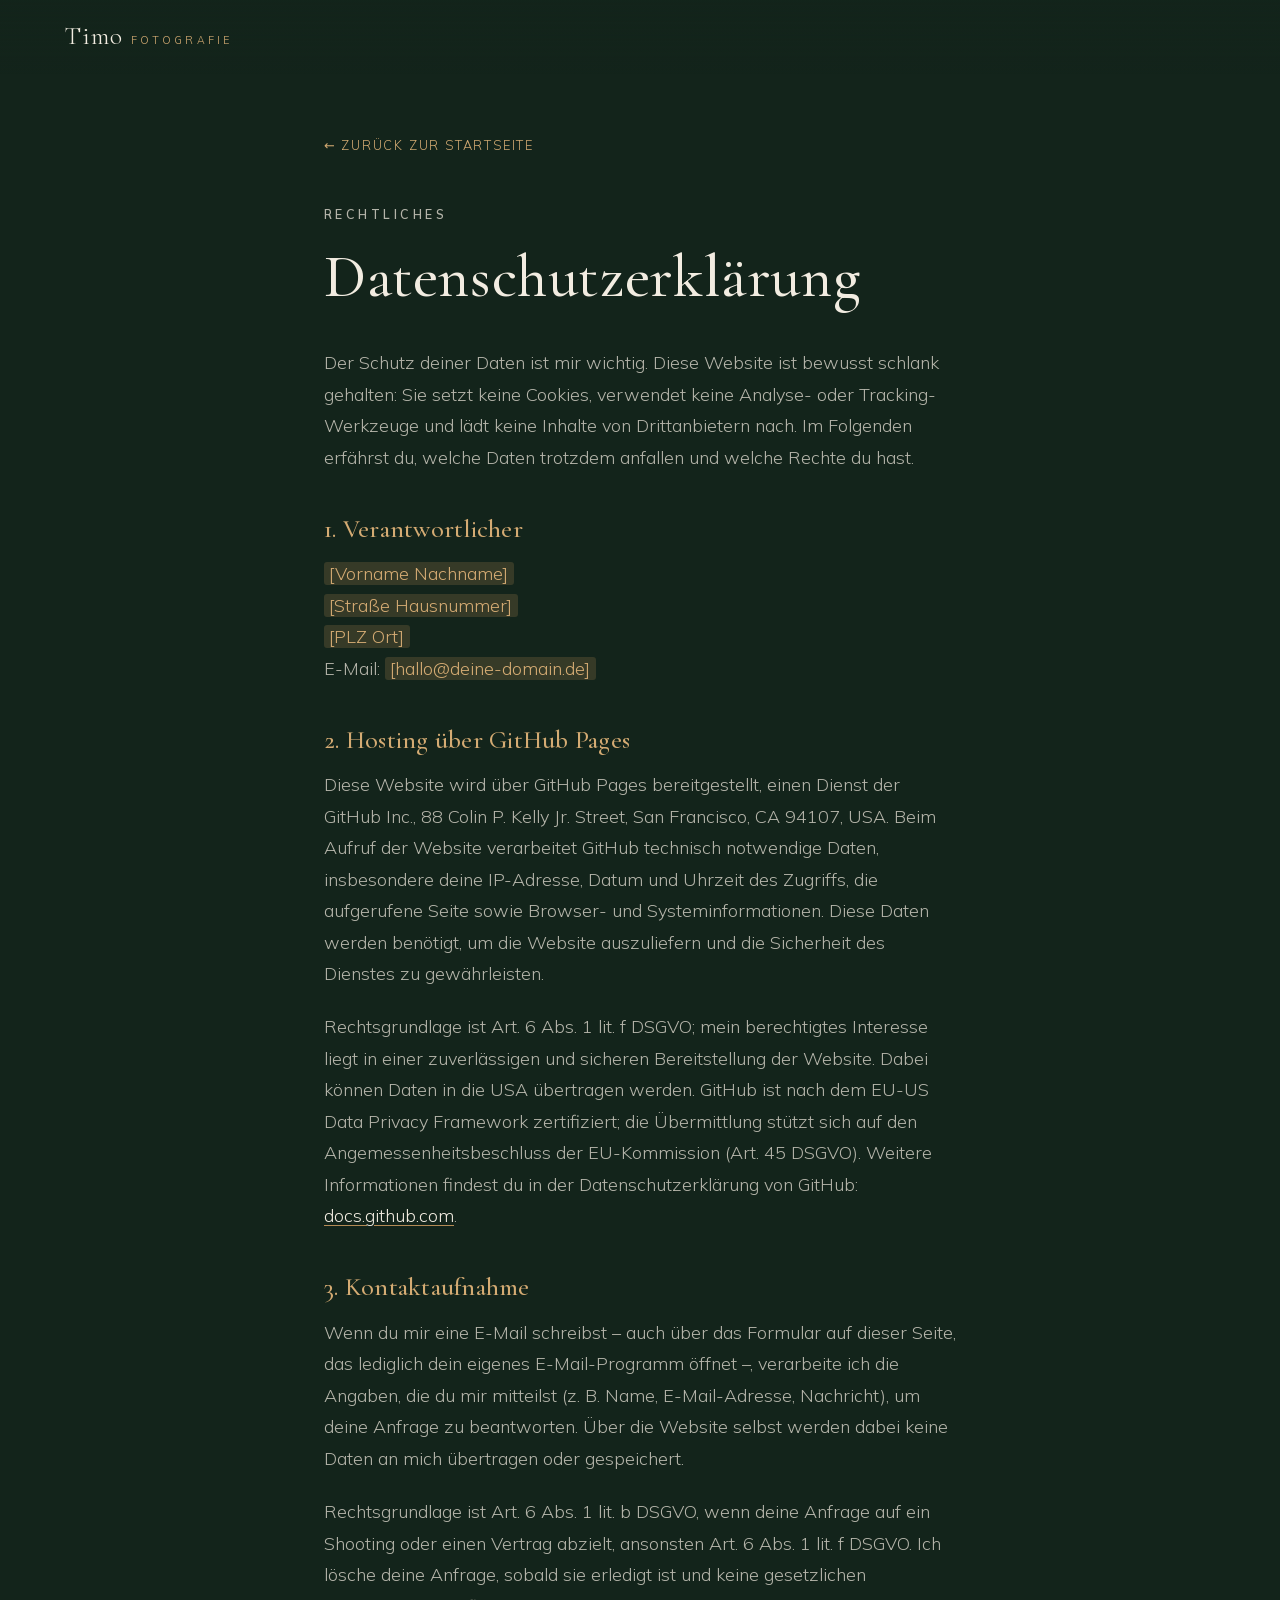
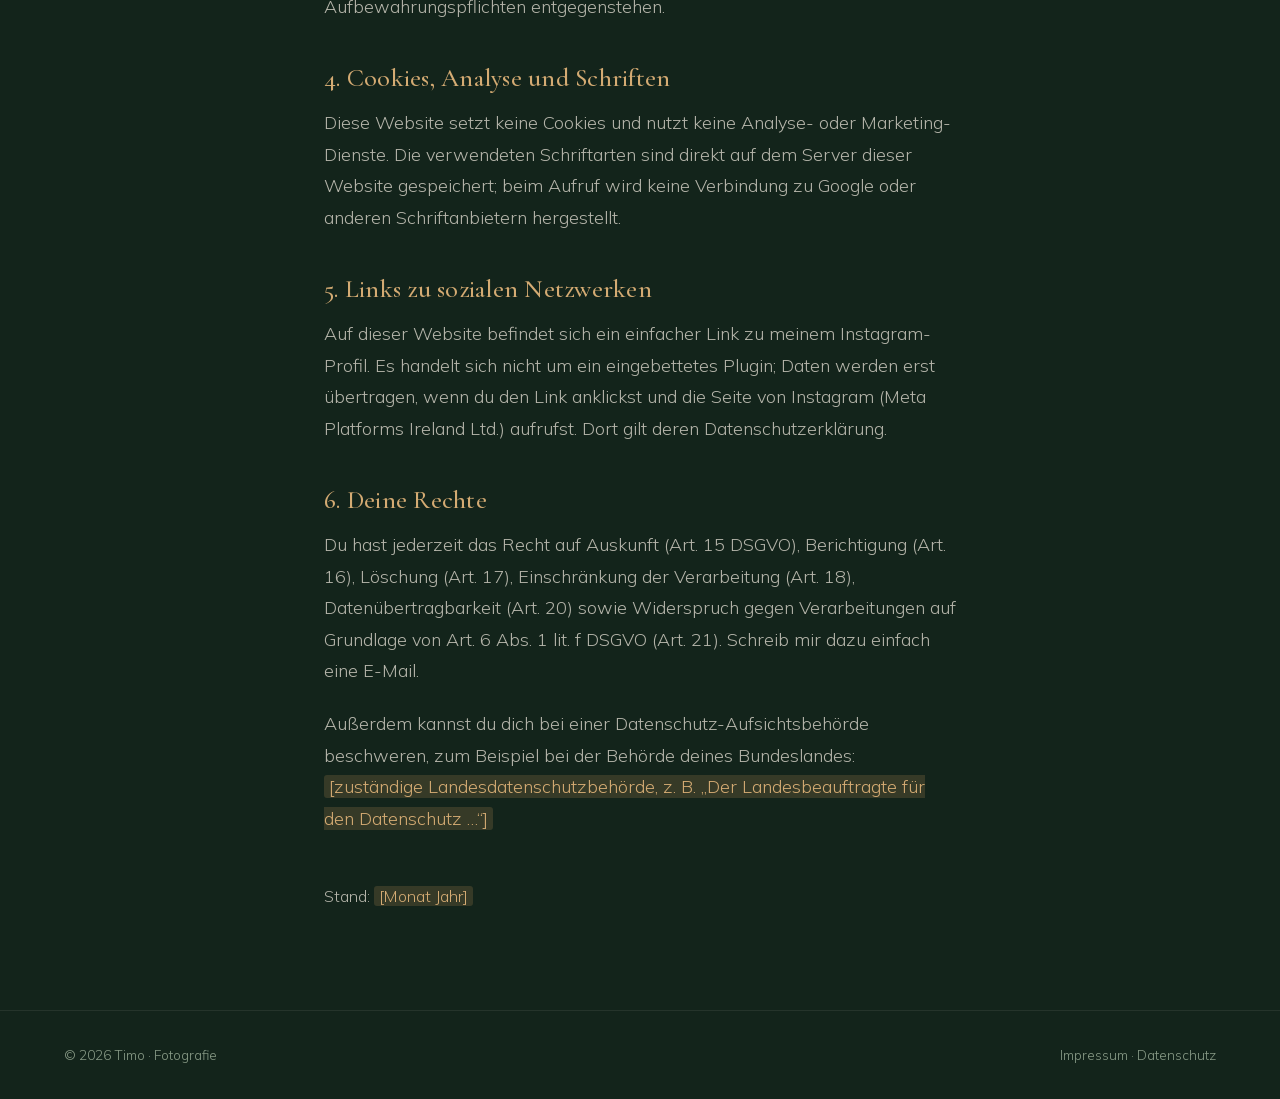
==== datenschutz.html @ df27dfc7 "Schriften lokal einbinden, Impressum und Datenschutz als Vorlage - Cormorant Garamond und Mulish als" ====
<!doctype html>
<html lang="de">
<head>
  <meta charset="utf-8">
  <meta name="viewport" content="width=device-width, initial-scale=1">
  <title>Datenschutz · Timo Fotografie</title>
  <meta name="robots" content="noindex">
  <meta name="theme-color" content="#13241b">
  <link rel="stylesheet" href="assets/css/style.css">
</head>
<body class="legal-page">
  <!--
    VORLAGE – passend für den aktuellen Stand der Website (GitHub Pages, keine
    Cookies, kein Tracking, Schriften lokal, Kontakt per E-Mail). Wenn später
    etwas dazukommt (z. B. Analyse-Tool, eingebettete Videos, Kontaktformular
    mit Server), muss dieser Text erweitert werden. Keine Rechtsberatung.
  -->
  <header class="brand is-scrolled">
    <a href="index.html" class="brand__name">Timo<span>Fotografie</span></a>
  </header>

  <main class="legal">
    <a href="index.html" class="legal__back">← Zurück zur Startseite</a>
    <p class="eyebrow">Rechtliches</p>
    <h1>Datenschutz&shy;erklärung</h1>

    <p>Der Schutz deiner Daten ist mir wichtig. Diese Website ist bewusst schlank gehalten: Sie setzt keine Cookies, verwendet keine Analyse- oder Tracking-Werkzeuge und lädt keine Inhalte von Drittanbietern nach. Im Folgenden erfährst du, welche Daten trotzdem anfallen und welche Rechte du hast.</p>

    <h2>1. Verantwortlicher</h2>
    <p>
      <span class="ph">[Vorname Nachname]</span><br>
      <span class="ph">[Straße Hausnummer]</span><br>
      <span class="ph">[PLZ Ort]</span><br>
      E-Mail: <span class="ph">[hallo@deine-domain.de]</span>
    </p>

    <h2>2. Hosting über GitHub Pages</h2>
    <p>Diese Website wird über GitHub Pages bereitgestellt, einen Dienst der GitHub Inc., 88 Colin P. Kelly Jr. Street, San Francisco, CA 94107, USA. Beim Aufruf der Website verarbeitet GitHub technisch notwendige Daten, insbesondere deine IP-Adresse, Datum und Uhrzeit des Zugriffs, die aufgerufene Seite sowie Browser- und Systeminformationen. Diese Daten werden benötigt, um die Website auszuliefern und die Sicherheit des Dienstes zu gewährleisten.</p>
    <p>Rechtsgrundlage ist Art. 6 Abs. 1 lit. f DSGVO; mein berechtigtes Interesse liegt in einer zuverlässigen und sicheren Bereitstellung der Website. Dabei können Daten in die USA übertragen werden. GitHub ist nach dem EU-US Data Privacy Framework zertifiziert; die Übermittlung stützt sich auf den Angemessenheitsbeschluss der EU-Kommission (Art. 45 DSGVO). Weitere Informationen findest du in der Datenschutzerklärung von GitHub: <a href="https://docs.github.com/de/site-policy/privacy-policies/github-general-privacy-statement" rel="noopener">docs.github.com</a>.</p>

    <h2>3. Kontaktaufnahme</h2>
    <p>Wenn du mir eine E-Mail schreibst – auch über das Formular auf dieser Seite, das lediglich dein eigenes E-Mail-Programm öffnet –, verarbeite ich die Angaben, die du mir mitteilst (z. B. Name, E-Mail-Adresse, Nachricht), um deine Anfrage zu beantworten. Über die Website selbst werden dabei keine Daten an mich übertragen oder gespeichert.</p>
    <p>Rechtsgrundlage ist Art. 6 Abs. 1 lit. b DSGVO, wenn deine Anfrage auf ein Shooting oder einen Vertrag abzielt, ansonsten Art. 6 Abs. 1 lit. f DSGVO. Ich lösche deine Anfrage, sobald sie erledigt ist und keine gesetzlichen Aufbewahrungspflichten entgegenstehen.</p>

    <h2>4. Cookies, Analyse und Schriften</h2>
    <p>Diese Website setzt keine Cookies und nutzt keine Analyse- oder Marketing-Dienste. Die verwendeten Schriftarten sind direkt auf dem Server dieser Website gespeichert; beim Aufruf wird keine Verbindung zu Google oder anderen Schriftanbietern hergestellt.</p>

    <h2>5. Links zu sozialen Netzwerken</h2>
    <p>Auf dieser Website befindet sich ein einfacher Link zu meinem Instagram-Profil. Es handelt sich nicht um ein eingebettetes Plugin; Daten werden erst übertragen, wenn du den Link anklickst und die Seite von Instagram (Meta Platforms Ireland Ltd.) aufrufst. Dort gilt deren Datenschutzerklärung.</p>

    <h2>6. Deine Rechte</h2>
    <p>Du hast jederzeit das Recht auf Auskunft (Art. 15 DSGVO), Berichtigung (Art. 16), Löschung (Art. 17), Einschränkung der Verarbeitung (Art. 18), Datenübertragbarkeit (Art. 20) sowie Widerspruch gegen Verarbeitungen auf Grundlage von Art. 6 Abs. 1 lit. f DSGVO (Art. 21). Schreib mir dazu einfach eine E-Mail.</p>
    <p>Außerdem kannst du dich bei einer Datenschutz-Aufsichtsbehörde beschweren, zum Beispiel bei der Behörde deines Bundeslandes: <span class="ph">[zuständige Landesdatenschutzbehörde, z. B. „Der Landesbeauftragte für den Datenschutz …“]</span></p>

    <p class="legal__date">Stand: <span class="ph">[Monat Jahr]</span></p>
  </main>

  <footer class="footer">
    <p>© <span id="year"></span> Timo · Fotografie</p>
    <p><a href="impressum.html">Impressum</a> · <a href="datenschutz.html">Datenschutz</a></p>
  </footer>
  <script>document.getElementById('year').textContent = new Date().getFullYear();</script>
</body>
</html>
---- assets/css/style.css ----
/* ===== Schriften (lokal, keine Verbindung zu Google) – SIL Open Font License ===== */
@font-face {
  font-family: "Cormorant Garamond";
  font-style: normal;
  font-weight: 300 700;
  font-display: swap;
  src: url("../fonts/cormorant-garamond.woff2") format("woff2");
}
@font-face {
  font-family: "Cormorant Garamond";
  font-style: italic;
  font-weight: 300 700;
  font-display: swap;
  src: url("../fonts/cormorant-garamond-italic.woff2") format("woff2");
}
@font-face {
  font-family: "Mulish";
  font-style: normal;
  font-weight: 200 1000;
  font-display: swap;
  src: url("../fonts/mulish.woff2") format("woff2");
}

/* ===== Farben & Grundwerte ===== */
:root {
  --forest-deep: #13241b;   /* tiefes Dunkelgrün */
  --forest: #1c3428;
  --moss: #3f5a47;          /* mitteldunkles Grün */
  --sage: #8a9c88;
  --bronze: #b38a55;
  --bronze-light: #d4ab73;
  --cream: #f2ece1;         /* Off-White */
  --cream-dim: rgba(242, 236, 225, 0.72);

  --serif: "Cormorant Garamond", Georgia, serif;
  --sans: "Mulish", system-ui, sans-serif;
  --ease: cubic-bezier(0.22, 0.61, 0.36, 1);
  --gutter: clamp(1rem, 5vw, 4rem);
  --max: 1180px;
}

*, *::before, *::after { box-sizing: border-box; }

html { scroll-behavior: smooth; }

body {
  margin: 0;
  background: var(--forest-deep);
  color: var(--cream);
  font-family: var(--sans);
  font-weight: 300;
  font-size: clamp(1rem, 0.95rem + 0.25vw, 1.125rem);
  line-height: 1.75;
  -webkit-font-smoothing: antialiased;
}

img { max-width: 100%; display: block; }
a { color: inherit; }

h1, h2, h3 {
  font-family: var(--serif);
  font-weight: 500;
  line-height: 1.1;
  margin: 0 0 0.6em;
  letter-spacing: 0.01em;
}
h1 { font-size: clamp(2.8rem, 2rem + 4.5vw, 6rem); }
h2 { font-size: clamp(2.2rem, 1.6rem + 2.8vw, 4rem); }
h3 { font-size: clamp(1.5rem, 1.3rem + 0.8vw, 1.9rem); }
h1 em, h2 em { color: var(--bronze-light); font-weight: 400; }

p { margin: 0 0 1.2em; }

.eyebrow {
  font-family: var(--sans);
  font-size: 0.78rem;
  font-weight: 600;
  letter-spacing: 0.28em;
  text-transform: uppercase;
  color: var(--bronze-light);
  margin-bottom: 1.4em;
}

/* ===== Buttons ===== */
.btn {
  display: inline-block;
  padding: 0.95em 2em;
  border-radius: 999px;
  font: 600 0.82rem/1 var(--sans);
  letter-spacing: 0.14em;
  text-transform: uppercase;
  text-decoration: none;
  cursor: pointer;
  border: 1px solid var(--bronze);
  transition: background 0.4s var(--ease), color 0.4s var(--ease), transform 0.4s var(--ease);
}
.btn:hover { transform: translateY(-2px); }
.btn--bronze { background: var(--bronze); color: var(--forest-deep); }
.btn--bronze:hover { background: var(--bronze-light); }
.btn--ghost { background: transparent; color: var(--cream); }
.btn--ghost:hover { background: rgba(179, 138, 85, 0.18); }

/* ===== Marke oben links ===== */
.brand {
  position: fixed;
  top: 0; left: 0;
  z-index: 40;
  right: 0;
  padding: 1.4rem var(--gutter);
  transition: background 0.6s var(--ease), padding 0.6s var(--ease);
}
.brand.is-scrolled {
  padding-top: 0.9rem;
  padding-bottom: 0.9rem;
  background: linear-gradient(180deg, rgba(19, 36, 27, 0.92) 0%, rgba(19, 36, 27, 0.6) 70%, transparent 100%);
}
.brand__name {
  font-family: var(--serif);
  font-size: 1.6rem;
  text-decoration: none;
  letter-spacing: 0.04em;
}
.brand__name span {
  font-family: var(--sans);
  font-size: 0.66rem;
  letter-spacing: 0.3em;
  text-transform: uppercase;
  color: var(--bronze-light);
  margin-left: 0.7em;
}

/* ===== Vertikale Zeitleiste ===== */
.timeline {
  position: fixed;
  right: clamp(0.75rem, 2.5vw, 2.5rem);
  top: 50%;
  transform: translateY(-50%);
  z-index: 50;
}
.timeline ul {
  list-style: none;
  margin: 0; padding: 0;
  display: flex;
  flex-direction: column;
  gap: 2.6rem;
  position: relative;
}
.timeline__track {
  position: absolute;
  right: 5px;
  top: 6px; bottom: 6px;
  width: 1px;
  background: rgba(242, 236, 225, 0.22);
}
.timeline__fill {
  width: 100%;
  height: 0;
  background: var(--bronze);
  transition: height 0.2s linear;
}
.timeline a {
  display: flex;
  align-items: center;
  justify-content: flex-end;
  gap: 1rem;
  text-decoration: none;
}
.timeline__dot {
  width: 11px; height: 11px;
  border-radius: 50%;
  border: 1px solid var(--cream-dim);
  background: var(--forest-deep);
  flex: none;
  position: relative;
  transition: all 0.5s var(--ease);
}
.timeline__label {
  font-size: 0.72rem;
  font-weight: 600;
  letter-spacing: 0.2em;
  text-transform: uppercase;
  color: var(--cream-dim);
  opacity: 0.55;
  transform: translateX(6px);
  transition: all 0.5s var(--ease);
  text-shadow: 0 1px 8px rgba(0, 0, 0, 0.5);
}
.timeline a:hover .timeline__label,
.timeline a.is-active .timeline__label { opacity: 1; transform: none; color: var(--cream); }
.timeline a:hover .timeline__dot { border-color: var(--bronze-light); }
.timeline a.is-passed .timeline__dot { background: var(--bronze); border-color: var(--bronze); }
.timeline a.is-active .timeline__dot {
  background: var(--bronze);
  border-color: var(--bronze-light);
  box-shadow: 0 0 0 5px rgba(179, 138, 85, 0.22);
  transform: scale(1.25);
}

/* ===== Abschnitte allgemein ===== */
.section {
  position: relative;
  padding: clamp(5rem, 12vw, 10rem) var(--gutter);
  padding-right: calc(var(--gutter) + 7rem);
}
.section__head { max-width: 760px; margin: 0 auto clamp(3rem, 6vw, 5rem); text-align: center; }
.section__lead { color: var(--cream-dim); }

/* ===== Start / Hero ===== */
.hero {
  position: relative;
  min-height: 100vh;
  min-height: 100svh;
  display: flex;
  align-items: center;
  padding: 7rem var(--gutter) 5rem;
  padding-right: calc(var(--gutter) + 7rem);
  overflow: hidden;
}
.hero__bg {
  position: absolute;
  inset: -8% 0;
  background-size: cover;
  background-position: center 60%;
  transform: scale(1.06);
  animation: heroIn 2.4s var(--ease) forwards;
  will-change: transform;
}
@keyframes heroIn { to { transform: scale(1); } }
.hero__veil {
  position: absolute;
  inset: 0;
  background:
    linear-gradient(90deg, rgba(19, 36, 27, 0.92) 0%, rgba(19, 36, 27, 0.55) 55%, rgba(19, 36, 27, 0.2) 100%),
    linear-gradient(0deg, var(--forest-deep) 0%, transparent 30%);
}
.hero__content { position: relative; max-width: 640px; }
.hero__lead { font-size: 1.12em; color: var(--cream-dim); max-width: 34em; margin-top: 1.6em; }
.hero__actions { display: flex; flex-wrap: wrap; gap: 1rem; margin-top: 2.4rem; }

.scroll-hint {
  position: absolute;
  bottom: 2rem; left: 50%;
  width: 26px; height: 42px;
  margin-left: -13px;
  border: 1px solid var(--cream-dim);
  border-radius: 20px;
}
.scroll-hint span {
  position: absolute;
  left: 50%; top: 8px;
  width: 3px; height: 8px;
  margin-left: -1.5px;
  border-radius: 2px;
  background: var(--bronze-light);
  animation: scrollHint 2.2s var(--ease) infinite;
}
@keyframes scrollHint { 0% { opacity: 0; transform: translateY(0); } 30% { opacity: 1; } 100% { opacity: 0; transform: translateY(14px); } }

/* ===== Über mich ===== */
.about { background: linear-gradient(180deg, var(--forest-deep) 0%, var(--forest) 100%); }
.about__grid {
  max-width: var(--max);
  margin: 0 auto;
  display: grid;
  grid-template-columns: minmax(0, 5fr) minmax(0, 6fr);
  gap: clamp(2.5rem, 6vw, 6rem);
  align-items: center;
}
.about__image { margin: 0; position: relative; }
.about__image::before {
  content: "";
  position: absolute;
  inset: 1.5rem -1.5rem -1.5rem 1.5rem;
  border: 1px solid var(--bronze);
  border-radius: 200px 200px 6px 6px;
  opacity: 0.6;
}
.about__image img {
  position: relative;
  width: 100%;
  aspect-ratio: 4 / 5;
  object-fit: cover;
  border-radius: 200px 200px 6px 6px;
}
.about__text p { color: var(--cream-dim); }
.about__text em { color: var(--cream); }
blockquote {
  margin: 2rem 0 0;
  padding-left: 1.4rem;
  border-left: 1px solid var(--bronze);
  font-family: var(--serif);
  font-style: italic;
  font-size: 1.55rem;
  line-height: 1.4;
  color: var(--bronze-light);
}

.values {
  max-width: var(--max);
  margin: clamp(5rem, 10vw, 8rem) auto 0;
  display: grid;
  grid-template-columns: repeat(3, minmax(0, 1fr));
  gap: clamp(1.5rem, 3vw, 3rem);
}
.value { border-top: 1px solid rgba(179, 138, 85, 0.45); padding-top: 1.6rem; }
.value__num { font-family: var(--serif); font-size: 1.1rem; color: var(--bronze-light); }
.value h3 { margin: 0.3em 0 0.5em; }
.value p { color: var(--cream-dim); margin: 0; }

/* ===== Leistungen ===== */
.services { background: var(--moss); }
.services .section__head h2 em { color: var(--cream); font-style: italic; }

.journey {
  max-width: var(--max);
  margin: 0 auto clamp(4rem, 8vw, 6rem);
  display: grid;
  grid-template-columns: repeat(3, minmax(0, 1fr));
  gap: clamp(1.5rem, 3vw, 3rem);
  position: relative;
}
.journey::before {
  content: "";
  position: absolute;
  top: 1.6rem; left: 8%; right: 8%;
  height: 1px;
  background: linear-gradient(90deg, transparent, var(--bronze-light), transparent);
}
.journey__step { text-align: center; position: relative; }
.journey__step span {
  display: inline-grid;
  place-items: center;
  width: 3.2rem; height: 3.2rem;
  border-radius: 50%;
  background: var(--moss);
  border: 1px solid var(--bronze-light);
  font-family: var(--serif);
  font-size: 1.4rem;
  color: var(--bronze-light);
  margin-bottom: 1.2rem;
  position: relative;
}
.journey__step p { color: var(--cream-dim); max-width: 22em; margin: 0 auto; }

.offers {
  max-width: var(--max);
  margin: 0 auto;
  display: grid;
  grid-template-columns: repeat(3, minmax(0, 1fr));
  gap: clamp(1.25rem, 2.5vw, 2rem);
  align-items: start;
}
.offer {
  background: var(--forest);
  border-radius: 6px;
  overflow: hidden;
  transition: transform 0.6s var(--ease), box-shadow 0.6s var(--ease);
}
.offer:hover { transform: translateY(-6px); box-shadow: 0 24px 50px -20px rgba(0, 0, 0, 0.55); }
.offer--featured { outline: 1px solid var(--bronze); }
.offer__img { overflow: hidden; aspect-ratio: 4 / 3; }
.offer__img img { width: 100%; height: 100%; object-fit: cover; transition: transform 1.2s var(--ease); }
.offer:hover .offer__img img { transform: scale(1.05); }
.offer__body { padding: 1.8rem; }
.offer__body p { color: var(--cream-dim); }
.offer__body ul { list-style: none; padding: 0; margin: 0 0 1.4rem; font-size: 0.92em; }
.offer__body li { padding: 0.45rem 0; border-bottom: 1px solid rgba(242, 236, 225, 0.1); }
.offer__body li::before { content: "◦"; color: var(--bronze-light); margin-right: 0.7em; }
.offer__price { font-family: var(--serif); font-size: 1.5rem; color: var(--bronze-light); margin: 0; }

/* ===== Portfolio ===== */
.portfolio { background: var(--forest-deep); }
.gallery {
  max-width: var(--max);
  margin: 0 auto;
  columns: 3 260px;
  column-gap: 1rem;
}
.gallery__item {
  break-inside: avoid;
  margin: 0 0 1rem;
  border: 0;
  padding: 0;
  background: none;
  cursor: zoom-in;
  display: block;
  width: 100%;
  overflow: hidden;
  border-radius: 4px;
}
.gallery__item img { width: 100%; height: auto; transition: transform 1s var(--ease), filter 1s var(--ease); filter: saturate(0.92); }
.gallery__item:hover img { transform: scale(1.04); filter: saturate(1.05); }
.gallery__item[hidden] { display: none; }
.gallery__more { text-align: center; margin-top: 3rem; }

/* Lightbox */
.lightbox {
  position: fixed;
  inset: 0;
  z-index: 100;
  background: rgba(13, 25, 19, 0.96);
  display: grid;
  place-items: center;
  animation: fadeIn 0.4s var(--ease);
}
.lightbox[hidden] { display: none; }
.lightbox img { max-width: 88vw; max-height: 88vh; border-radius: 3px; box-shadow: 0 30px 80px rgba(0, 0, 0, 0.6); }
.lightbox button {
  position: absolute;
  background: none;
  border: 0;
  color: var(--cream);
  font-size: 2.6rem;
  cursor: pointer;
  padding: 1rem;
  line-height: 1;
  opacity: 0.75;
}
.lightbox button:hover { opacity: 1; color: var(--bronze-light); }
.lightbox__close { top: 0.5rem; right: 1rem; }
.lightbox__prev { left: 0.5rem; top: 50%; transform: translateY(-50%); }
.lightbox__next { right: 0.5rem; top: 50%; transform: translateY(-50%); }
@keyframes fadeIn { from { opacity: 0; } }

/* ===== Kontakt ===== */
.contact { overflow: hidden; }
.contact__bg { position: absolute; inset: 0; background-size: cover; background-position: center; }
.contact__veil { position: absolute; inset: 0; background: linear-gradient(180deg, var(--forest-deep) 0%, rgba(19, 36, 27, 0.86) 35%, rgba(19, 36, 27, 0.92) 100%); }
.contact__inner {
  position: relative;
  max-width: var(--max);
  margin: 0 auto;
  display: grid;
  grid-template-columns: minmax(0, 1fr) minmax(0, 1fr);
  gap: clamp(2.5rem, 6vw, 6rem);
  align-items: start;
}
.contact__text p { color: var(--cream-dim); }
.contact__links { list-style: none; padding: 0; margin: 2rem 0 0; }
.contact__links li { display: flex; gap: 1.5rem; padding: 0.8rem 0; border-bottom: 1px solid rgba(242, 236, 225, 0.12); }
.contact__links span { width: 6.5rem; flex: none; font-size: 0.75rem; letter-spacing: 0.2em; text-transform: uppercase; color: var(--bronze-light); padding-top: 0.25em; }
.contact__links a { text-decoration: none; border-bottom: 1px solid transparent; transition: border-color 0.3s; }
.contact__links a:hover { border-color: var(--bronze-light); }

.contact__form {
  background: rgba(28, 52, 40, 0.75);
  backdrop-filter: blur(6px);
  border: 1px solid rgba(179, 138, 85, 0.35);
  border-radius: 6px;
  padding: clamp(1.5rem, 3vw, 2.5rem);
  display: grid;
  gap: 1.2rem;
}
.contact__form label { display: grid; gap: 0.4rem; font-size: 0.78rem; letter-spacing: 0.14em; text-transform: uppercase; color: var(--cream-dim); }
.contact__form input,
.contact__form select,
.contact__form textarea {
  font: 300 1rem/1.5 var(--sans);
  color: var(--cream);
  background: rgba(19, 36, 27, 0.6);
  border: 1px solid rgba(242, 236, 225, 0.2);
  border-radius: 4px;
  padding: 0.75rem 0.9rem;
  letter-spacing: normal;
  text-transform: none;
  transition: border-color 0.3s;
}
.contact__form :is(input, select, textarea):focus { outline: none; border-color: var(--bronze-light); }
.contact__form button { justify-self: start; }
.contact__note { font-size: 0.8rem; color: var(--sage); margin: 0; }

.footer {
  display: flex;
  flex-wrap: wrap;
  justify-content: space-between;
  gap: 1rem;
  padding: 2rem var(--gutter);
  font-size: 0.85rem;
  color: var(--sage);
  border-top: 1px solid rgba(242, 236, 225, 0.08);
}
.footer p { margin: 0; }
.footer a { text-decoration: none; }
.footer a:hover { color: var(--bronze-light); }

/* ===== Impressum & Datenschutz ===== */
.legal {
  max-width: 760px;
  margin: 0 auto;
  padding: 8rem var(--gutter) 5rem;
}
.legal h1 { font-size: clamp(2.4rem, 1.8rem + 3vw, 3.8rem); hyphens: manual; }
.legal h2 { font-size: 1.6rem; margin-top: 2.6rem; color: var(--bronze-light); }
.legal p { color: var(--cream-dim); }
.legal a { color: var(--cream); text-decoration-color: var(--bronze); text-underline-offset: 3px; }
.legal__back {
  display: inline-block;
  margin-bottom: 3rem;
  font-size: 0.8rem;
  letter-spacing: 0.14em;
  text-transform: uppercase;
  text-decoration: none !important;
  color: var(--bronze-light) !important;
}
.legal__date { margin-top: 3rem; font-size: 0.9em; }
/* Platzhalter in den Vorlagen – nach dem Ausfüllen entfernen */
.ph { background: rgba(179, 138, 85, 0.22); color: var(--bronze-light); border-radius: 3px; padding: 0 0.3em; }

/* ===== Einblend-Animationen ===== */
.reveal {
  opacity: 0;
  transform: translateY(28px);
  transition: opacity 1.1s var(--ease), transform 1.1s var(--ease);
  transition-delay: var(--delay, 0s);
}
.reveal.is-visible { opacity: 1; transform: none; }

@media (prefers-reduced-motion: reduce) {
  html { scroll-behavior: auto; }
  *, *::before, *::after { animation: none !important; transition: none !important; }
  .reveal { opacity: 1; transform: none; }
}

/* ===== Tablet & Handy ===== */
@media (max-width: 900px) {
  .section, .hero { padding-right: calc(var(--gutter) + 1.5rem); }
  .about__grid, .contact__inner { grid-template-columns: 1fr; }
  .about__image { max-width: 420px; margin: 0 auto; }
  .values, .journey, .offers { grid-template-columns: 1fr; }
  .journey::before { display: none; }
  .offers { max-width: 480px; }
  .timeline__label { display: none; }
  .timeline ul { gap: 1.6rem; }
}
@media (max-width: 600px) {
  .brand { padding: 1rem var(--gutter); }
  .brand__name span { display: none; }
  .timeline { right: 0.5rem; }
  .about__image::before { inset: 1rem -0.75rem -0.75rem 1rem; }
  .gallery { columns: 2; column-gap: 0.6rem; }
  .gallery__item { margin-bottom: 0.6rem; }
  blockquote { font-size: 1.3rem; }
}
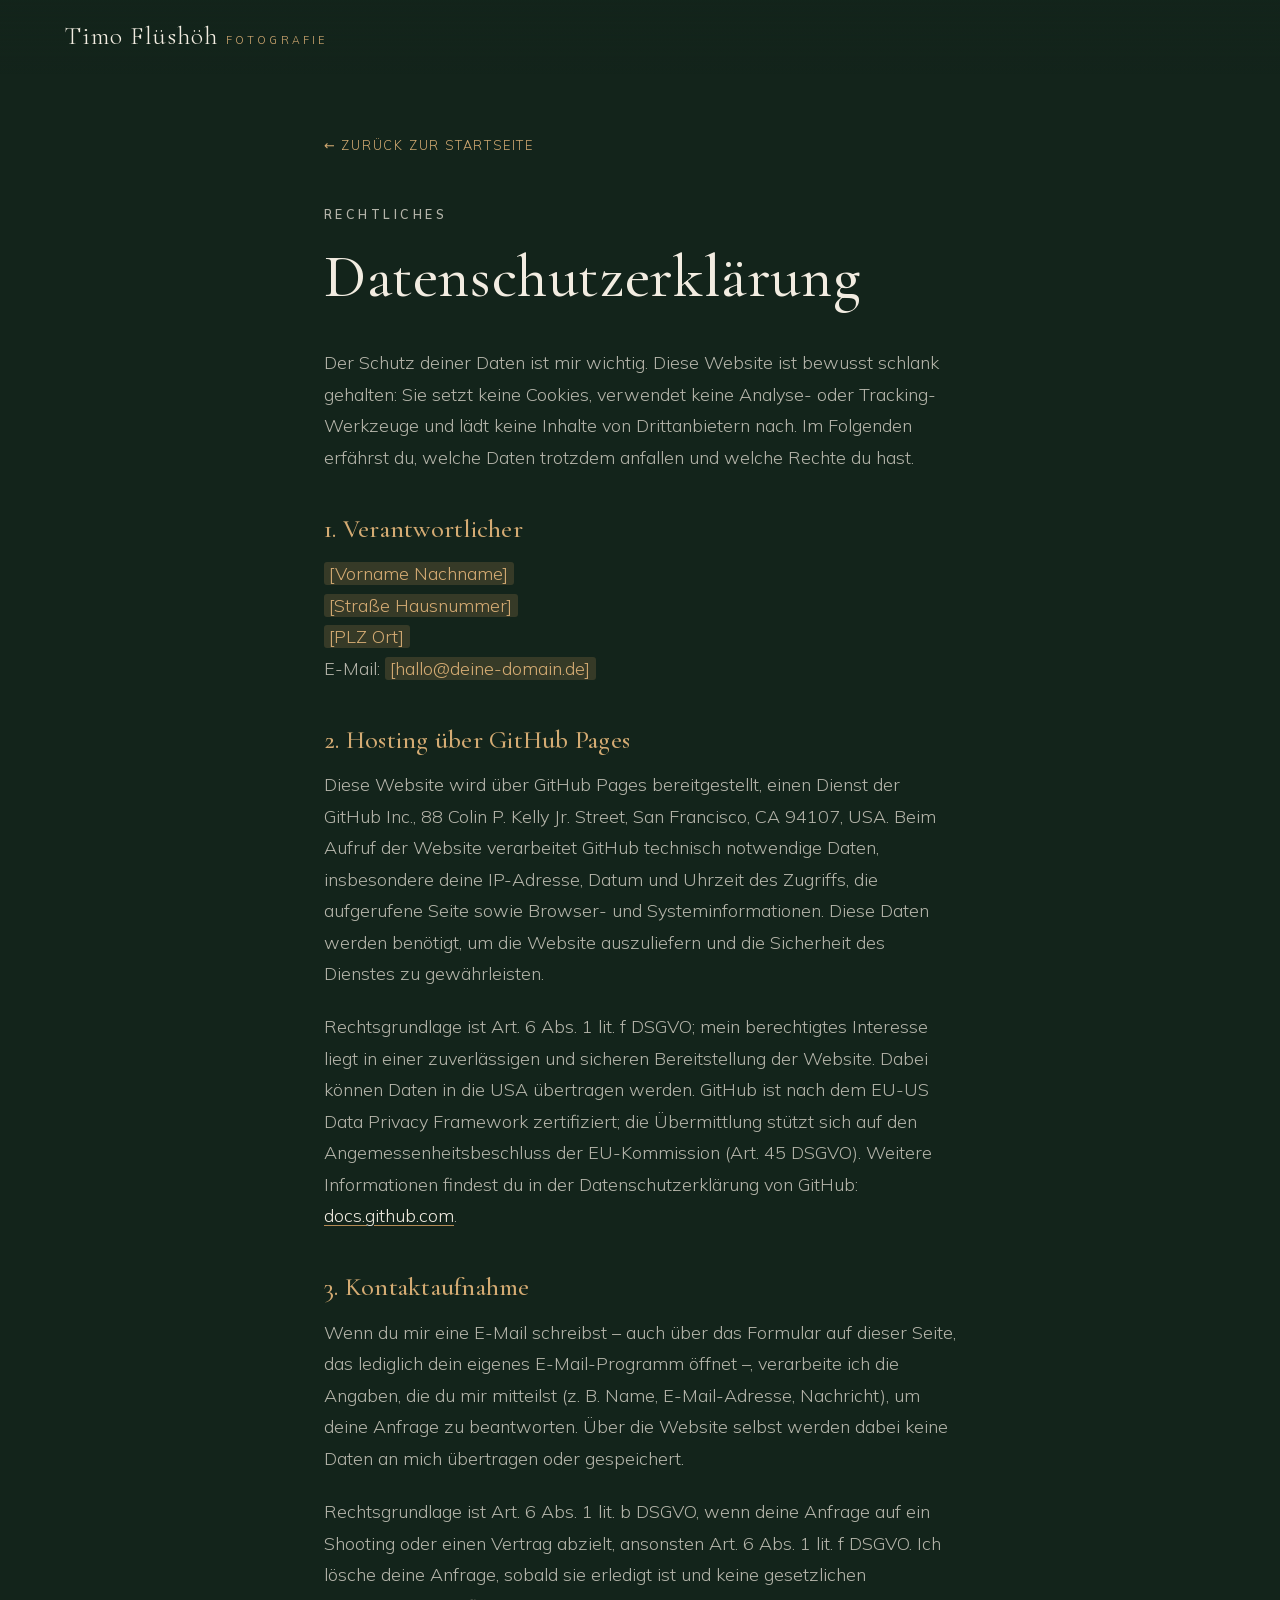
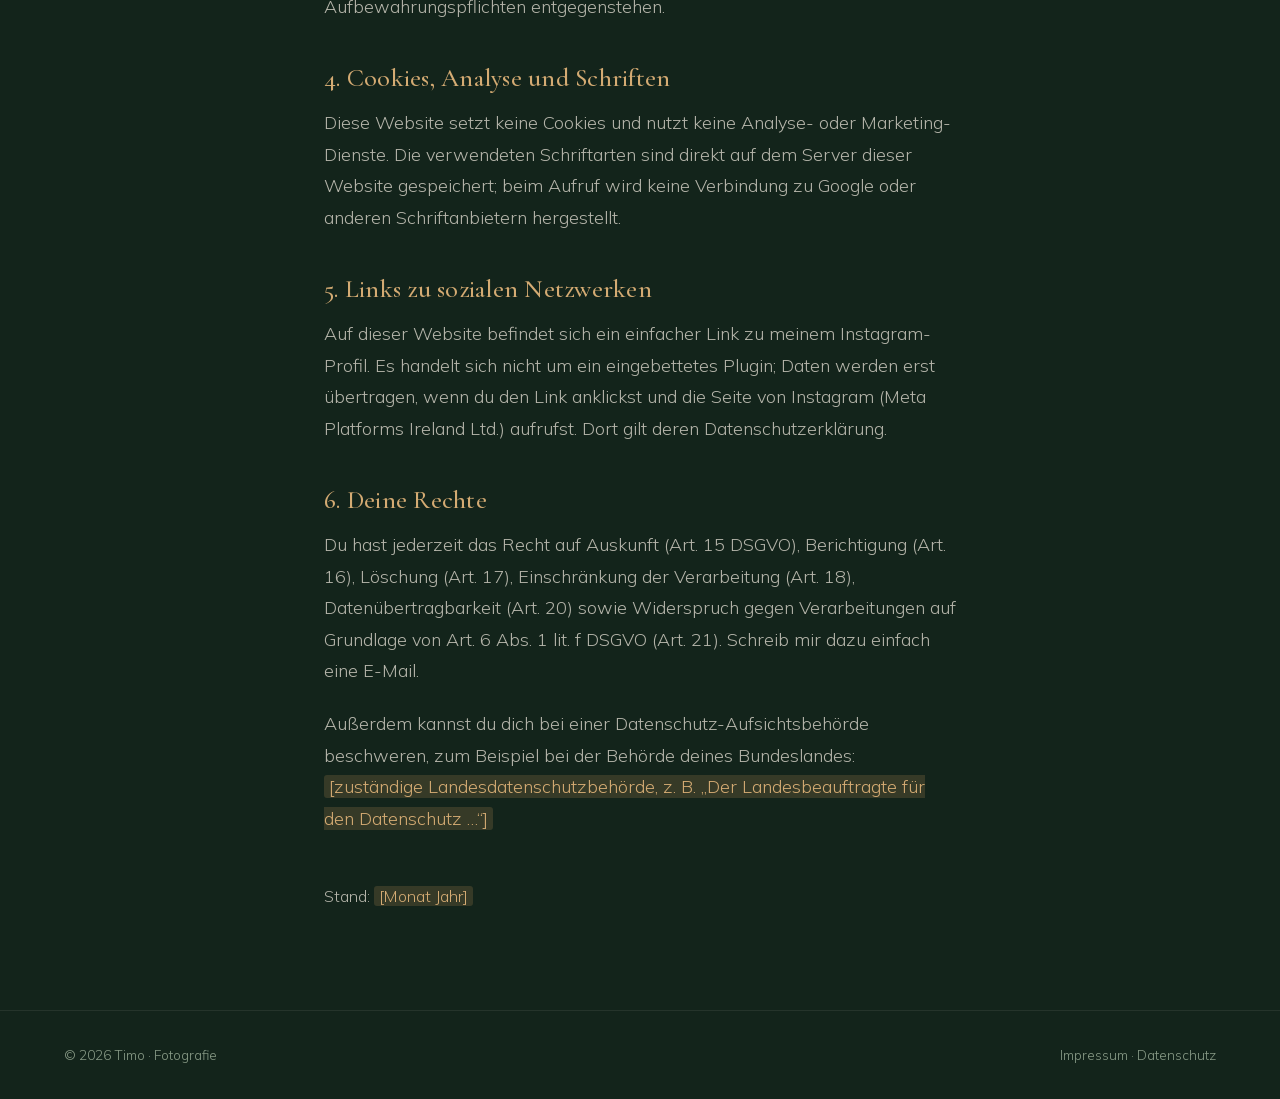
==== commit 0308d3ed: "Vollen Namen im Logo, „Fotografie“ auf dem Handy unter dem Namen Co-Authored-By: Claude Opus 5.5 <no" ====
--- a/datenschutz.html
+++ b/datenschutz.html
@@ -16,7 +16,7 @@
     mit Server), muss dieser Text erweitert werden. Keine Rechtsberatung.
   -->
   <header class="brand is-scrolled">
-    <a href="index.html" class="brand__name">Timo<span>Fotografie</span></a>
+    <a href="index.html" class="brand__name">Timo Flüshöh<span>Fotografie</span></a>
   </header>
 
   <main class="legal">
--- a/assets/css/style.css
+++ b/assets/css/style.css
@@ -534,7 +534,8 @@
 }
 @media (max-width: 600px) {
   .brand { padding: 1rem var(--gutter); }
-  .brand__name span { display: none; }
+  .brand__name { display: inline-block; line-height: 1.1; }
+  .brand__name span { display: block; margin: 0.25em 0 0; font-size: 0.6rem; }
   .timeline { right: 0.5rem; }
   .about__image::before { inset: 1rem -0.75rem -0.75rem 1rem; }
   .gallery { columns: 2; column-gap: 0.6rem; }
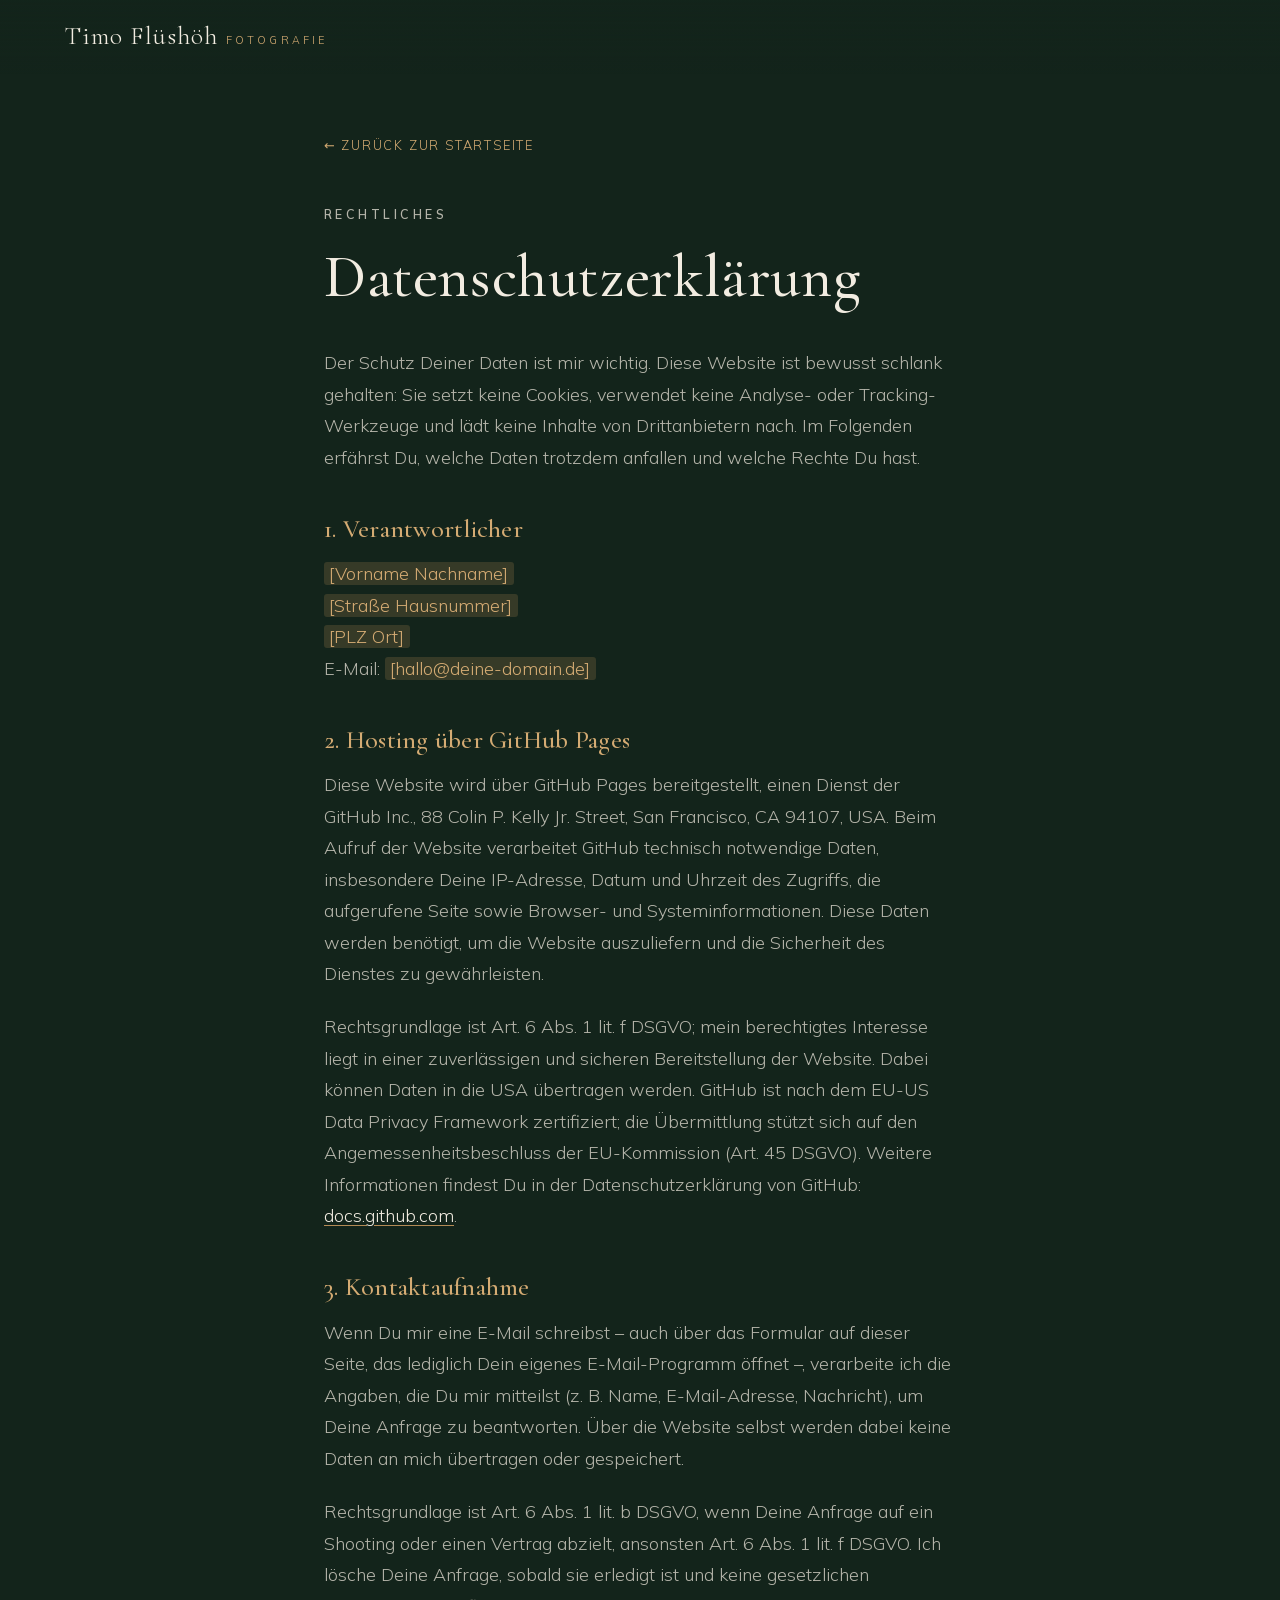
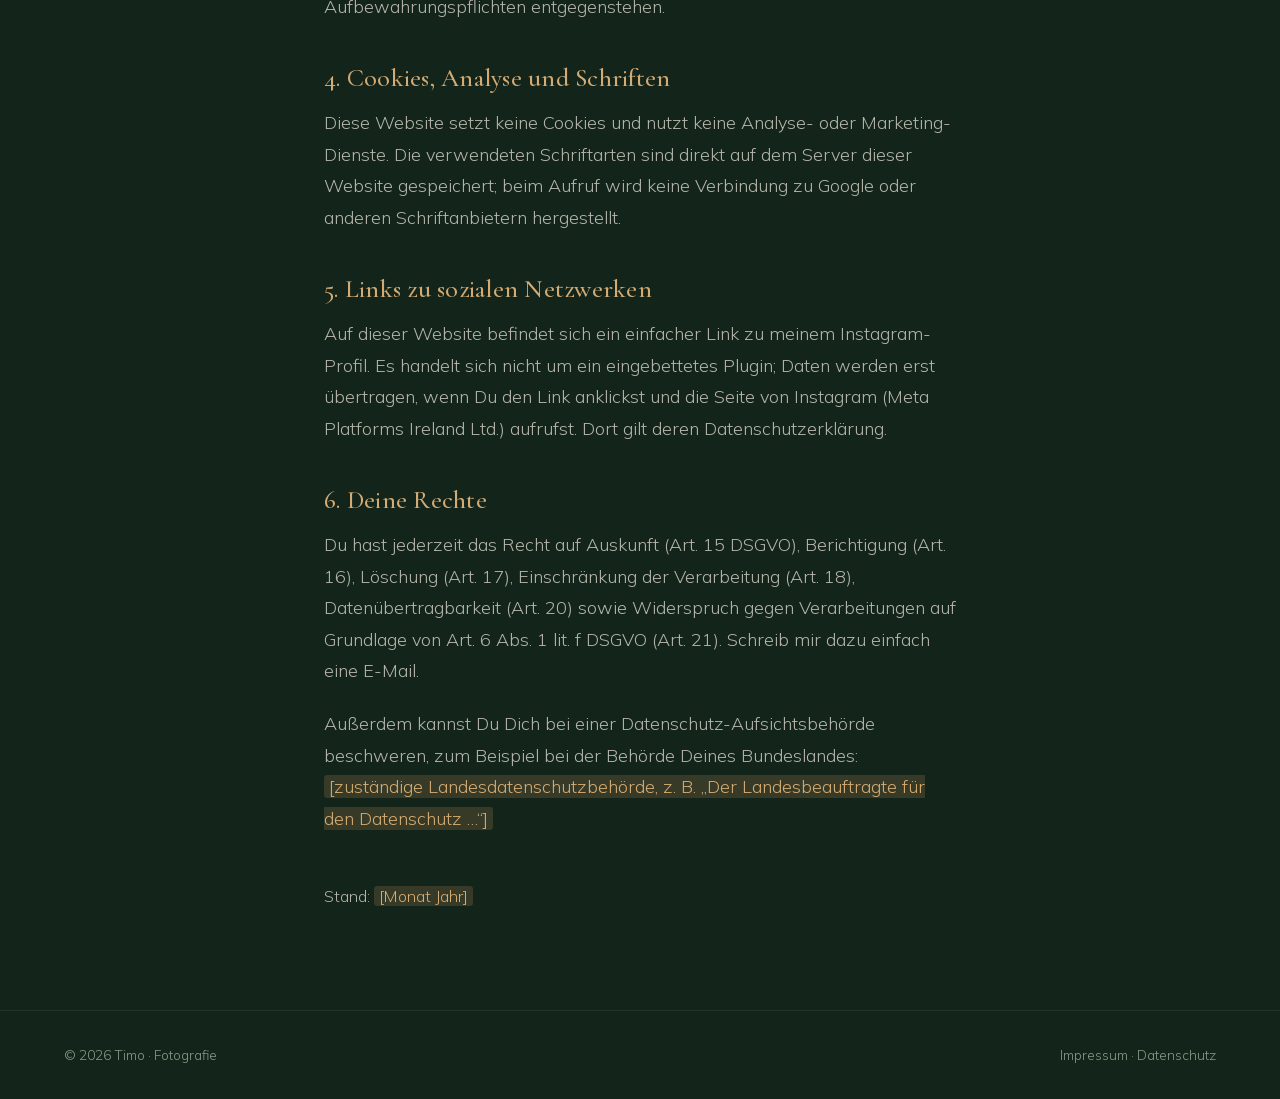
==== commit 8946455e: "Kontaktaufnahme erleichtern: Kennenlerngespräch als erster Schritt - Einladung „Kostenloses Kennenle" ====
--- a/datenschutz.html
+++ b/datenschutz.html
@@ -24,7 +24,7 @@
     <p class="eyebrow">Rechtliches</p>
     <h1>Datenschutz&shy;erklärung</h1>
 
-    <p>Der Schutz deiner Daten ist mir wichtig. Diese Website ist bewusst schlank gehalten: Sie setzt keine Cookies, verwendet keine Analyse- oder Tracking-Werkzeuge und lädt keine Inhalte von Drittanbietern nach. Im Folgenden erfährst du, welche Daten trotzdem anfallen und welche Rechte du hast.</p>
+    <p>Der Schutz Deiner Daten ist mir wichtig. Diese Website ist bewusst schlank gehalten: Sie setzt keine Cookies, verwendet keine Analyse- oder Tracking-Werkzeuge und lädt keine Inhalte von Drittanbietern nach. Im Folgenden erfährst Du, welche Daten trotzdem anfallen und welche Rechte Du hast.</p>
 
     <h2>1. Verantwortlicher</h2>
     <p>
@@ -35,22 +35,22 @@
     </p>
 
     <h2>2. Hosting über GitHub Pages</h2>
-    <p>Diese Website wird über GitHub Pages bereitgestellt, einen Dienst der GitHub Inc., 88 Colin P. Kelly Jr. Street, San Francisco, CA 94107, USA. Beim Aufruf der Website verarbeitet GitHub technisch notwendige Daten, insbesondere deine IP-Adresse, Datum und Uhrzeit des Zugriffs, die aufgerufene Seite sowie Browser- und Systeminformationen. Diese Daten werden benötigt, um die Website auszuliefern und die Sicherheit des Dienstes zu gewährleisten.</p>
-    <p>Rechtsgrundlage ist Art. 6 Abs. 1 lit. f DSGVO; mein berechtigtes Interesse liegt in einer zuverlässigen und sicheren Bereitstellung der Website. Dabei können Daten in die USA übertragen werden. GitHub ist nach dem EU-US Data Privacy Framework zertifiziert; die Übermittlung stützt sich auf den Angemessenheitsbeschluss der EU-Kommission (Art. 45 DSGVO). Weitere Informationen findest du in der Datenschutzerklärung von GitHub: <a href="https://docs.github.com/de/site-policy/privacy-policies/github-general-privacy-statement" rel="noopener">docs.github.com</a>.</p>
+    <p>Diese Website wird über GitHub Pages bereitgestellt, einen Dienst der GitHub Inc., 88 Colin P. Kelly Jr. Street, San Francisco, CA 94107, USA. Beim Aufruf der Website verarbeitet GitHub technisch notwendige Daten, insbesondere Deine IP-Adresse, Datum und Uhrzeit des Zugriffs, die aufgerufene Seite sowie Browser- und Systeminformationen. Diese Daten werden benötigt, um die Website auszuliefern und die Sicherheit des Dienstes zu gewährleisten.</p>
+    <p>Rechtsgrundlage ist Art. 6 Abs. 1 lit. f DSGVO; mein berechtigtes Interesse liegt in einer zuverlässigen und sicheren Bereitstellung der Website. Dabei können Daten in die USA übertragen werden. GitHub ist nach dem EU-US Data Privacy Framework zertifiziert; die Übermittlung stützt sich auf den Angemessenheitsbeschluss der EU-Kommission (Art. 45 DSGVO). Weitere Informationen findest Du in der Datenschutzerklärung von GitHub: <a href="https://docs.github.com/de/site-policy/privacy-policies/github-general-privacy-statement" rel="noopener">docs.github.com</a>.</p>
 
     <h2>3. Kontaktaufnahme</h2>
-    <p>Wenn du mir eine E-Mail schreibst – auch über das Formular auf dieser Seite, das lediglich dein eigenes E-Mail-Programm öffnet –, verarbeite ich die Angaben, die du mir mitteilst (z. B. Name, E-Mail-Adresse, Nachricht), um deine Anfrage zu beantworten. Über die Website selbst werden dabei keine Daten an mich übertragen oder gespeichert.</p>
-    <p>Rechtsgrundlage ist Art. 6 Abs. 1 lit. b DSGVO, wenn deine Anfrage auf ein Shooting oder einen Vertrag abzielt, ansonsten Art. 6 Abs. 1 lit. f DSGVO. Ich lösche deine Anfrage, sobald sie erledigt ist und keine gesetzlichen Aufbewahrungspflichten entgegenstehen.</p>
+    <p>Wenn Du mir eine E-Mail schreibst – auch über das Formular auf dieser Seite, das lediglich Dein eigenes E-Mail-Programm öffnet –, verarbeite ich die Angaben, die Du mir mitteilst (z. B. Name, E-Mail-Adresse, Nachricht), um Deine Anfrage zu beantworten. Über die Website selbst werden dabei keine Daten an mich übertragen oder gespeichert.</p>
+    <p>Rechtsgrundlage ist Art. 6 Abs. 1 lit. b DSGVO, wenn Deine Anfrage auf ein Shooting oder einen Vertrag abzielt, ansonsten Art. 6 Abs. 1 lit. f DSGVO. Ich lösche Deine Anfrage, sobald sie erledigt ist und keine gesetzlichen Aufbewahrungspflichten entgegenstehen.</p>
 
     <h2>4. Cookies, Analyse und Schriften</h2>
     <p>Diese Website setzt keine Cookies und nutzt keine Analyse- oder Marketing-Dienste. Die verwendeten Schriftarten sind direkt auf dem Server dieser Website gespeichert; beim Aufruf wird keine Verbindung zu Google oder anderen Schriftanbietern hergestellt.</p>
 
     <h2>5. Links zu sozialen Netzwerken</h2>
-    <p>Auf dieser Website befindet sich ein einfacher Link zu meinem Instagram-Profil. Es handelt sich nicht um ein eingebettetes Plugin; Daten werden erst übertragen, wenn du den Link anklickst und die Seite von Instagram (Meta Platforms Ireland Ltd.) aufrufst. Dort gilt deren Datenschutzerklärung.</p>
+    <p>Auf dieser Website befindet sich ein einfacher Link zu meinem Instagram-Profil. Es handelt sich nicht um ein eingebettetes Plugin; Daten werden erst übertragen, wenn Du den Link anklickst und die Seite von Instagram (Meta Platforms Ireland Ltd.) aufrufst. Dort gilt deren Datenschutzerklärung.</p>
 
     <h2>6. Deine Rechte</h2>
     <p>Du hast jederzeit das Recht auf Auskunft (Art. 15 DSGVO), Berichtigung (Art. 16), Löschung (Art. 17), Einschränkung der Verarbeitung (Art. 18), Datenübertragbarkeit (Art. 20) sowie Widerspruch gegen Verarbeitungen auf Grundlage von Art. 6 Abs. 1 lit. f DSGVO (Art. 21). Schreib mir dazu einfach eine E-Mail.</p>
-    <p>Außerdem kannst du dich bei einer Datenschutz-Aufsichtsbehörde beschweren, zum Beispiel bei der Behörde deines Bundeslandes: <span class="ph">[zuständige Landesdatenschutzbehörde, z. B. „Der Landesbeauftragte für den Datenschutz …“]</span></p>
+    <p>Außerdem kannst Du Dich bei einer Datenschutz-Aufsichtsbehörde beschweren, zum Beispiel bei der Behörde Deines Bundeslandes: <span class="ph">[zuständige Landesdatenschutzbehörde, z. B. „Der Landesbeauftragte für den Datenschutz …“]</span></p>
 
     <p class="legal__date">Stand: <span class="ph">[Monat Jahr]</span></p>
   </main>
--- a/assets/css/style.css
+++ b/assets/css/style.css
@@ -373,12 +373,15 @@
 .gallery {
   max-width: var(--max);
   margin: 0 auto;
-  columns: 3 260px;
-  column-gap: 1rem;
+  display: grid;
+  grid-template-columns: repeat(2, minmax(0, 1fr)); /* Handy: 2 Spalten */
+  gap: 0.6rem;
+}
+@media (min-width: 700px) {
+  .gallery { grid-template-columns: repeat(3, minmax(0, 1fr)); gap: 1rem; } /* breiter: 3 Spalten */
 }
 .gallery__item {
-  break-inside: avoid;
-  margin: 0 0 1rem;
+  margin: 0;
   border: 0;
   padding: 0;
   background: none;
@@ -387,8 +390,9 @@
   width: 100%;
   overflow: hidden;
   border-radius: 4px;
-}
-.gallery__item img { width: 100%; height: auto; transition: transform 1s var(--ease), filter 1s var(--ease); filter: saturate(0.92); }
+  aspect-ratio: 2 / 3;
+}
+.gallery__item img { width: 100%; height: 100%; object-fit: cover; transition: transform 1s var(--ease), filter 1s var(--ease); filter: saturate(0.92); }
 .gallery__item:hover img { transform: scale(1.04); filter: saturate(1.05); }
 .gallery__item[hidden] { display: none; }
 .gallery__more { text-align: center; margin-top: 3rem; }
@@ -483,6 +487,55 @@
 .footer a { text-decoration: none; }
 .footer a:hover { color: var(--bronze-light); }
 
+/* ===== Einladung zum Kennenlerngespräch ===== */
+.cta { text-align: center; margin: clamp(4rem, 8vw, 6rem) auto 0; max-width: 640px; }
+.cta__line { font-family: var(--serif); font-size: clamp(1.5rem, 1.3rem + 1vw, 2.1rem); line-height: 1.25; margin-bottom: 1.2em; }
+.cta__small, .hero__reassure { font-size: 0.85rem; color: var(--cream-dim); margin: 1em 0 0; }
+
+.sticky-cta {
+  position: fixed;
+  left: 1rem;
+  bottom: calc(1rem + env(safe-area-inset-bottom));
+  z-index: 45;
+  display: none;
+  padding: 0.95em 1.5em;
+  border-radius: 999px;
+  background: var(--bronze);
+  color: var(--forest-deep);
+  font: 600 0.74rem/1 var(--sans);
+  letter-spacing: 0.1em;
+  text-transform: uppercase;
+  text-decoration: none;
+  box-shadow: 0 10px 28px rgba(0, 0, 0, 0.45);
+  opacity: 0;
+  visibility: hidden;
+  transform: translateY(12px);
+  transition: opacity 0.4s var(--ease), transform 0.4s var(--ease), visibility 0.4s;
+}
+.sticky-cta.is-visible { opacity: 1; visibility: visible; transform: none; }
+@media (max-width: 700px) { .sticky-cta { display: block; } }
+
+/* ===== Häufige Bedenken ===== */
+.doubts { background: var(--forest); }
+.doubts__grid {
+  max-width: var(--max);
+  margin: 0 auto;
+  display: grid;
+  grid-template-columns: repeat(2, minmax(0, 1fr));
+  gap: clamp(2rem, 4vw, 3rem) clamp(2rem, 5vw, 4rem);
+}
+.doubt { border-top: 1px solid rgba(179, 138, 85, 0.45); padding-top: 1.4rem; }
+.doubt h3 { font-style: italic; color: var(--bronze-light); margin-bottom: 0.5em; }
+.doubt p { color: var(--cream-dim); margin: 0; }
+
+/* ===== Kontaktwege ===== */
+.contact__ways { display: flex; flex-wrap: wrap; gap: 0.8rem; margin-top: 1.6rem; }
+.contact__ways[hidden], .contact__ways [hidden] { display: none; }
+.contact__trap { position: absolute; left: -9999px; opacity: 0; }
+.contact__form h3 { color: var(--bronze-light); margin: 0; }
+.contact__form > p:not(.contact__note) { color: var(--cream-dim); margin: 0; }
+.contact__form button[disabled] { opacity: 0.6; cursor: default; }
+
 /* ===== Impressum & Datenschutz ===== */
 .legal {
   max-width: 760px;
@@ -526,7 +579,7 @@
   .section, .hero { padding-right: calc(var(--gutter) + 1.5rem); }
   .about__grid, .contact__inner { grid-template-columns: 1fr; }
   .about__image { max-width: 420px; margin: 0 auto; }
-  .values, .journey, .offers { grid-template-columns: 1fr; }
+  .values, .journey, .offers, .doubts__grid { grid-template-columns: 1fr; }
   .journey::before { display: none; }
   .offers { max-width: 480px; }
   .timeline__label { display: none; }
@@ -538,7 +591,5 @@
   .brand__name span { display: block; margin: 0.25em 0 0; font-size: 0.6rem; }
   .timeline { right: 0.5rem; }
   .about__image::before { inset: 1rem -0.75rem -0.75rem 1rem; }
-  .gallery { columns: 2; column-gap: 0.6rem; }
-  .gallery__item { margin-bottom: 0.6rem; }
   blockquote { font-size: 1.3rem; }
 }
